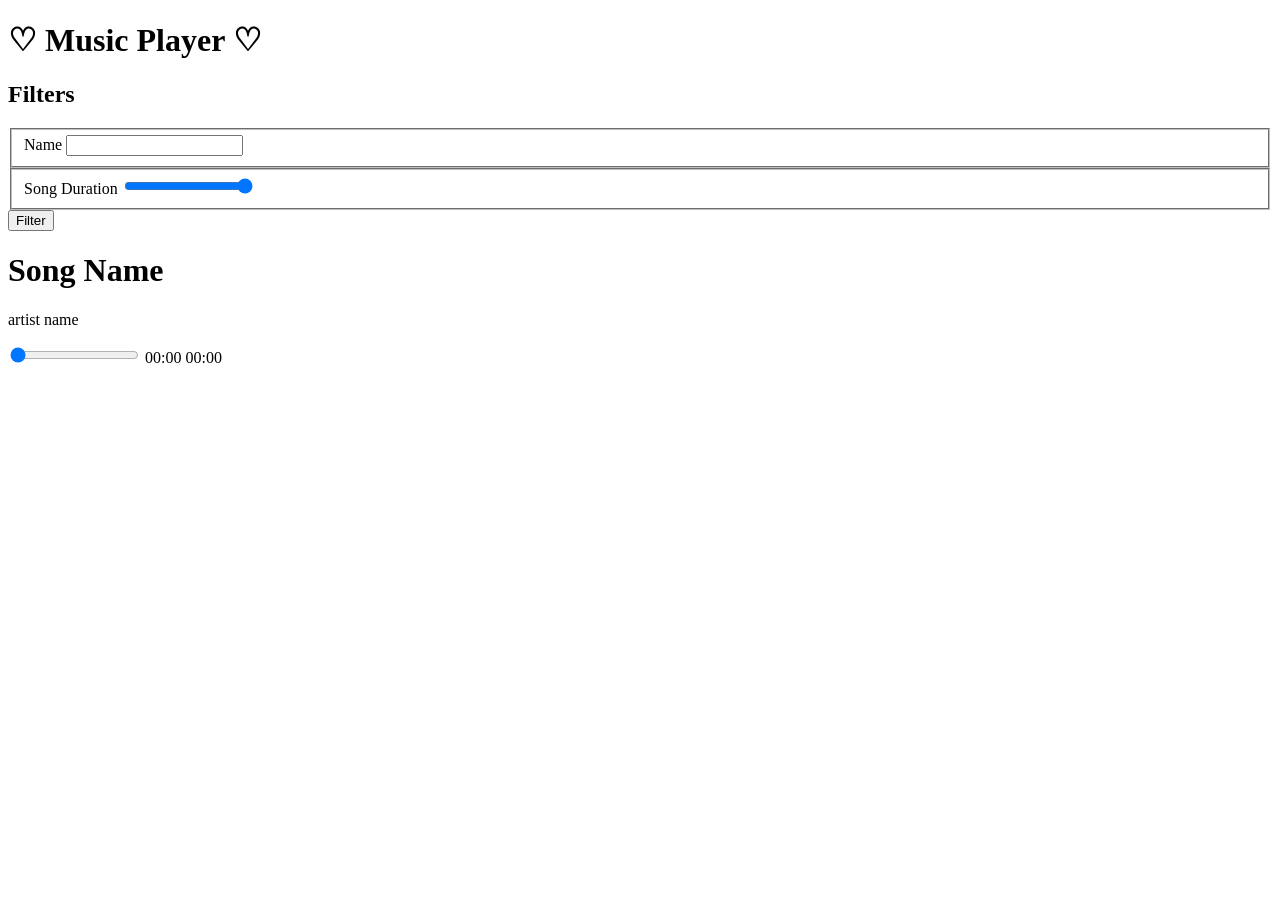
==== html.html @ b6293ff5 "Creating div for rotating disk animation for music player" ====
<!DOCTYPE html>
<html lang="en">
  <head>
    <meta charset="utf-8">
    <meta name="viewport" content="width=device-width, initial-scale=1.0">
    <title>Music Player</title>
    <meta name="author" content="Hafsa Kabeer">
    <link href="https://fonts.googleapis.com/css2?family=Codystar&display=swap" rel="stylesheet">
    <link rel="stylesheet" href="https://fonts.googleapis.com/icon?family=Material+Icons">
  </head>
  <body>
    <header class="page-header">
      <h1 class="main-title">♡ Music Player ♡ </h1>
    </header>

      <!-- Filtering songs section -->
      <form class="filters" name="trackFilter" id="trackFilter">
        <h2 class="filters-text">Filters</h2>
        <div class="filter-fields">
          <fieldset>
            <legend hidden>Display Order</legend>
            <label for="searchName">Name</label>
            <input type="search" name="searchName" id="searchName">
          </fieldset>
          <fieldset>
            <legend hidden>Maximum duration</legend>
            <label for="maxDuration">Song Duration</label>
            <input type="range" value="5" min="1" max="5" step=".1" id="maxDuration">
          </fieldset>
          <button type="submit">Filter</button>
        </div>
      </form>

    
      <section class="results">
        <div id="tracks" class="tracks"> </div>
      </section>

  <!-- Music Player -->

<audio src="" id="audio"></audio>

<div class="music-player">
  <h1 class="music-name">Song Name</h1>
  <p class="artist-name">artist name</p>
</div>

<div class="disk"></div>
  <div class="song-slider">
    <input type="range" value="0" class="seek-bar">
    <span class="current-time">00:00</span>
    <span class="song-duration">00:00</span>
  </div>


</body>
</html>
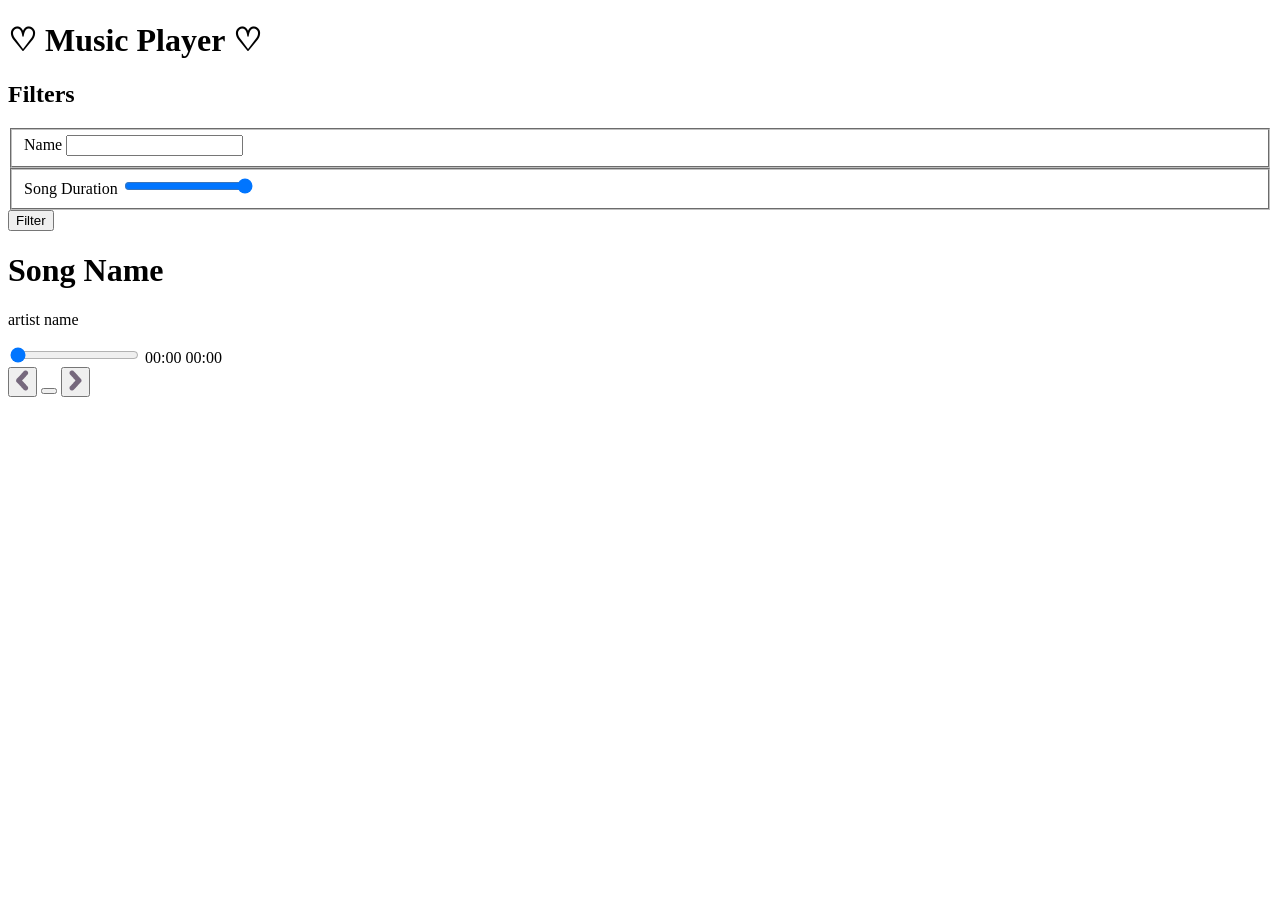
==== commit bd37a7f5: "Creating div for music player control buttons" ====
--- a/html.html
+++ b/html.html
@@ -52,6 +52,19 @@
     <span class="song-duration">00:00</span>
   </div>
 
+  <div class="controls">
+    <button class="btn backward-btn"><img src="images/pre.png" alt=""></button>
+    
+    <button class="play-btn pause">
+      <span></span>
+      <span></span>
+    </button>
+    
+    <button class="btn forward-btn"><img src="images/nxt.png" alt=""></button>
+
+
+  </div>
+</div>
 
 </body>
 </html>
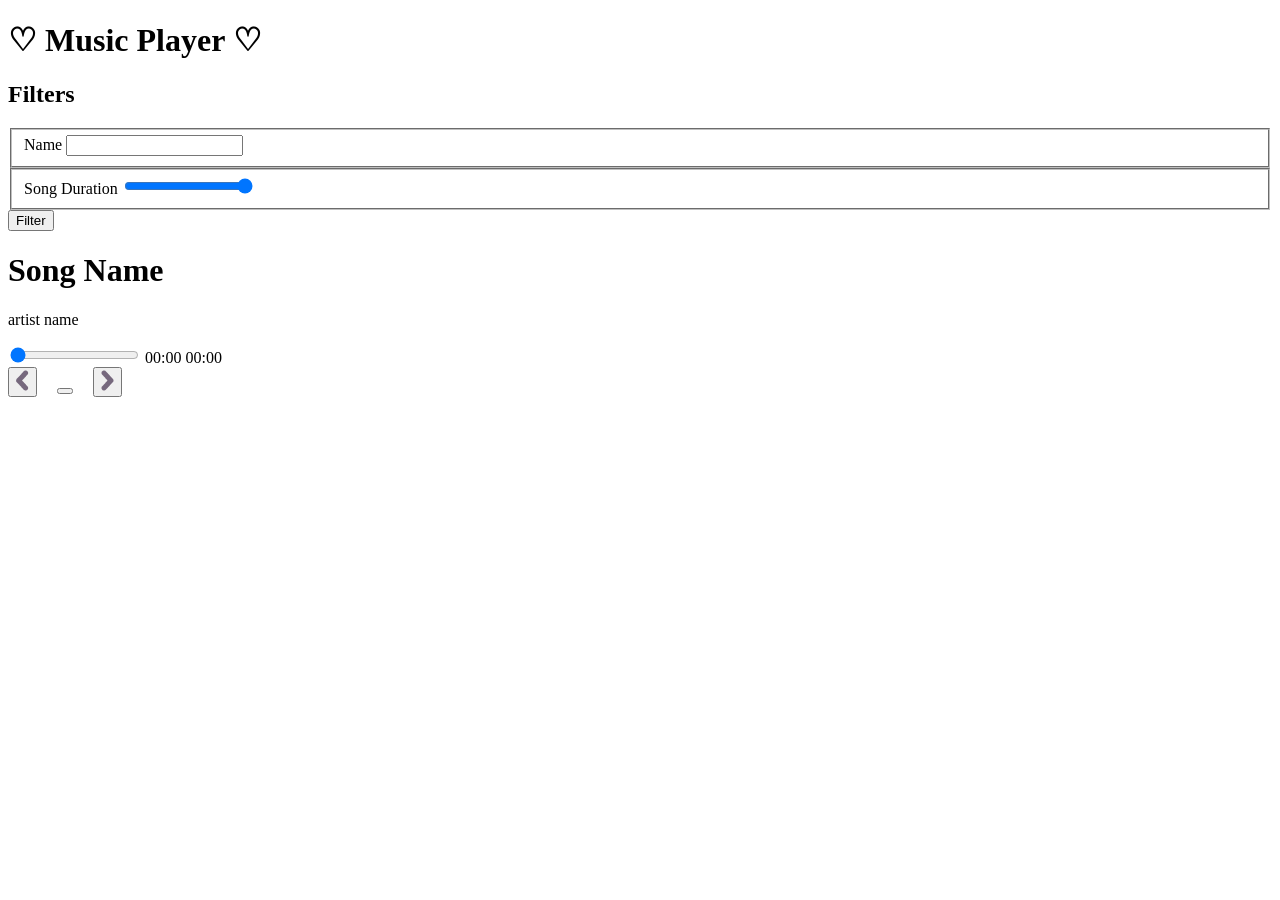
==== commit dbef42fb: "Adding space between buttons" ====
--- a/html.html
+++ b/html.html
@@ -54,12 +54,12 @@
 
   <div class="controls">
     <button class="btn backward-btn"><img src="images/pre.png" alt=""></button>
-    
+    &nbsp&nbsp&nbsp
     <button class="play-btn pause">
       <span></span>
       <span></span>
     </button>
-    
+    &nbsp&nbsp&nbsp
     <button class="btn forward-btn"><img src="images/nxt.png" alt=""></button>
 
 
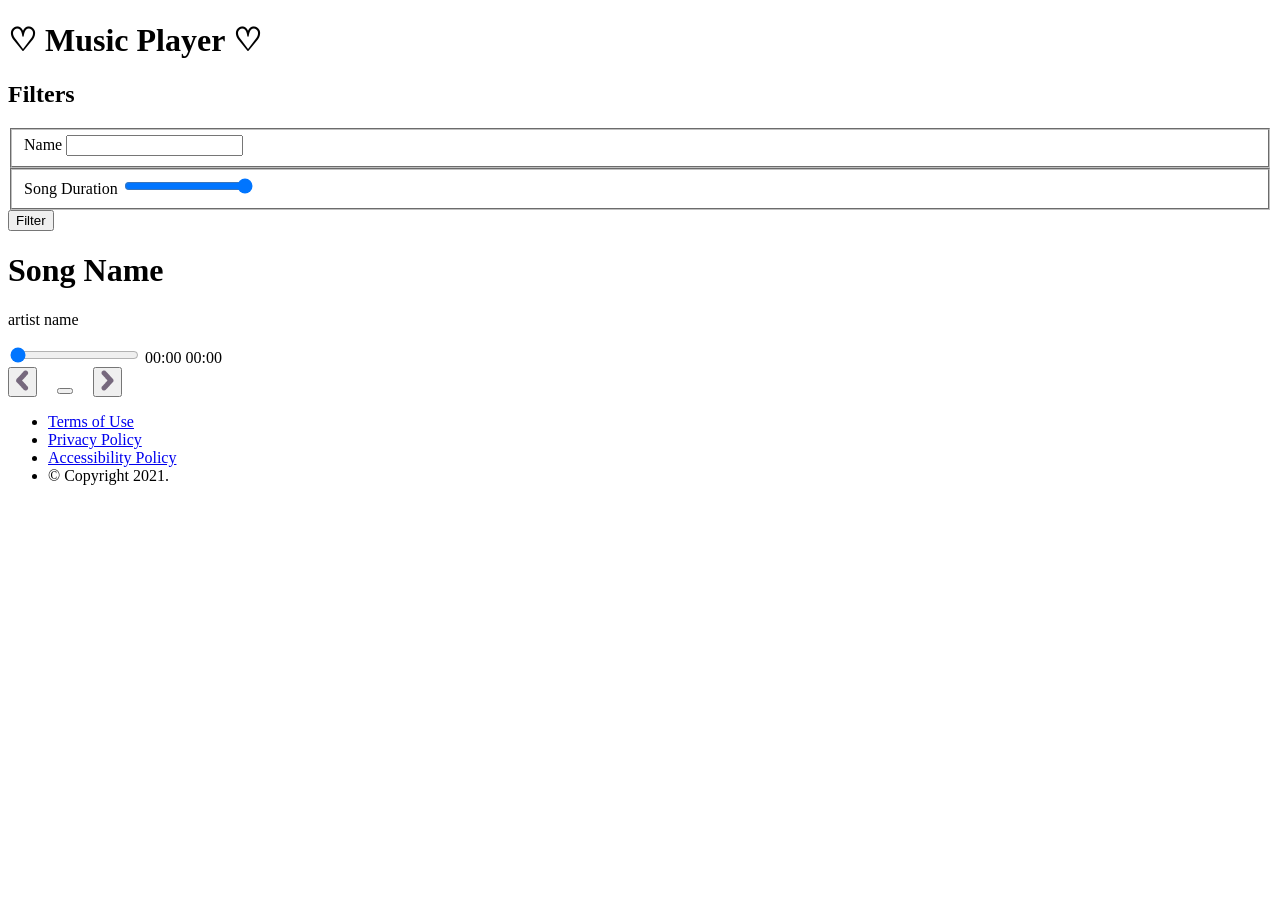
==== commit 75dfdbf7: "Creating simple footer" ====
--- a/html.html
+++ b/html.html
@@ -61,10 +61,22 @@
     </button>
     &nbsp&nbsp&nbsp
     <button class="btn forward-btn"><img src="images/nxt.png" alt=""></button>
-
-
   </div>
 </div>
+
+<!-- Footer -->
+
+<footer class="page-footer">
+  <nav aria-label="Legal">
+    <ul class="legal">
+      <li class="legalList"><a href="#">Terms of Use</a></li>
+      <li class="legalList"><a href="#">Privacy Policy</a></li>
+      <li class="legalList"><a href="#">Accessibility Policy</a></li>
+      <li class="copyRight">&copy; Copyright 2021.</li>
+    </ul>
+
+  </nav>
+</footer>
 
 </body>
 </html>
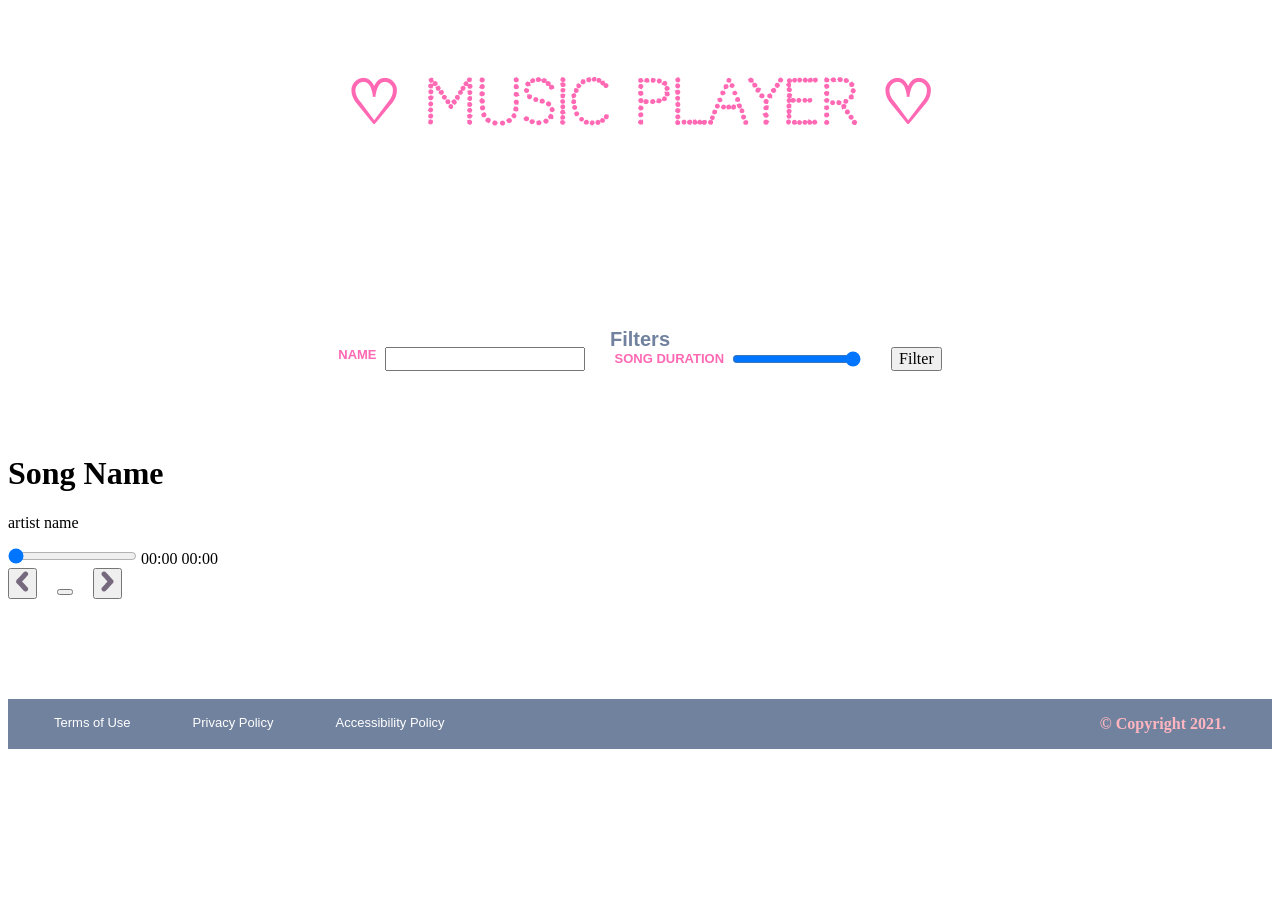
==== commit aa90c0b5: "Linking js file to html doc" ====
--- a/html.html
+++ b/html.html
@@ -7,6 +7,8 @@
     <meta name="author" content="Hafsa Kabeer">
     <link href="https://fonts.googleapis.com/css2?family=Codystar&display=swap" rel="stylesheet">
     <link rel="stylesheet" href="https://fonts.googleapis.com/icon?family=Material+Icons">
+    <link rel="stylesheet" href="css/style.css">
+    <script src="js/script.js" defer></script>
   </head>
   <body>
     <header class="page-header">
--- a/css/style.css
+++ b/css/style.css
@@ -0,0 +1,220 @@
+*, *::before, *::after {
+	box-sizing: border-box;
+}
+
+.itemTitle{
+    font-size: 20px;
+    font-weight: bold;
+    color: #7B72AB;
+    font-family: Verdana, Geneva, Tahoma, sans-serif;
+    text-transform: capitalize;
+    margin-bottom: 12px;
+    line-height: 1.3em;
+  }
+
+.itemArtist {
+  color: hotpink;
+  flex: 1;
+  padding-right: 60px;
+  margin-top: -10px;
+  font-size: 15px;
+  text-transform: lowercase;
+  font-family: -apple-system, BlinkMacSystemFont, 'Segoe UI', Roboto, Oxygen, Ubuntu, Cantarell, 'Open Sans', 'Helvetica Neue', sans-serif;
+}
+
+.tracks {
+    display: grid;
+    grid-template-columns: repeat(auto-fit, minmax(10rem, 1fr));
+    gap: 2rem;
+    width: 100%;
+    padding-left: 3%;
+    padding-right: 3%;
+    
+  }
+
+  .duration {
+    color: #7B72AB;
+    font-weight: 700;
+    font-size: 15px;
+    text-align: right;
+    opacity: 60%;
+    margin-top: 10%;
+    float: right;
+    text-shadow: 5px 6px 9px rgba(60,56,83,0.76);
+  }
+  
+  .genre {
+    margin-top: 2px;
+    color: #71829e;
+    font-weight: 700;
+    font-size: 13px;
+    opacity: 0.7;
+    text-transform: uppercase;
+  }
+
+
+  .filters{
+	text-align: center;
+}
+
+.filters-text{
+  font-size: 20px;
+  font-weight: bold;
+  color: #71829e;
+  font-family: Verdana, Geneva, Tahoma, sans-serif;
+  text-transform: capitalize;
+  margin-bottom: 12px;
+  line-height: 1.3em;
+  margin-bottom: -5px;
+  margin-top: 10%;
+}
+
+.filter-fields{
+gap: 30px;
+justify-content: center;
+}
+
+.filter-fields {
+  display: flex;
+  align-items: center;
+}
+
+footer{
+	margin-top: 100px;
+}
+
+.page-footer {
+    display: flow-root;
+    background-color: #71829e;
+    color: #fff;
+  }
+  .page-header{
+    padding: 20px;
+  }
+
+  .legal{
+    list-style-type: none;
+    font-size: 16px;
+    margin: 0;
+    padding: 0;
+    overflow: hidden;
+    background-color: #71829e;
+  }
+
+  .results{
+	margin-top: 5%;
+}
+
+@import url('https://fonts.googleapis.com/css2?family=Codystar&display=swap');
+
+.main-title{
+	text-align: center;
+	text-transform: uppercase;
+	font-family: 'Codystar',cursive; ;
+	font-size: 60px;
+	color:hotpink;
+
+}
+
+.album-cover-image {
+	max-width: 100%;
+	height: auto;
+	background: inherit;
+	box-shadow: 0px 10px 40px 0px rgba(76, 70, 124, 0.5);
+	display: grid;
+	z-index: 2;
+	border-radius: 15px;
+} 
+
+
+ul, ol, dl {
+	list-style: none;
+	margin: 0;
+	padding: 0;
+} 
+li > ul, li > ol {
+	padding-left: 2.5em;
+} 
+input, button {
+	margin: 0;
+	font: inherit;
+}
+fieldset {
+	display: flex;
+	margin: 0;
+	padding: 0;
+	border: none;
+}
+
+label{
+padding-right: 0.5rem;
+font-family: Verdana, Geneva, Tahoma, sans-serif;
+font-size: 13px;
+text-transform: uppercase;
+color: hotpink;
+font-weight: 600;
+
+}
+
+legend {
+	padding: 0;
+	border: none;
+}
+  
+  li {
+      float: left;
+    }
+  
+  li a:hover {
+      color: black;
+    }
+    
+  .legalList {
+      display: block;
+      color: white;
+      text-align: center;
+      padding: 16px;
+      text-decoration: none;
+      margin-left: 30px;
+      font-family: Verdana, Geneva, Tahoma, sans-serif;
+      font-size: 13px;
+    }
+  
+    a {
+      color: white;
+      text-decoration: none;
+    }
+  
+  .copyRight {
+      display: block;
+      padding: 16px;
+      color: lightpink;
+      font-weight: 600;
+      text-decoration: none;
+      float: right;
+      margin-right: 30px;
+  
+    }
+  
+  fieldset.fieldset {
+      display: block;
+      margin-inline-start: 0.125em;
+      margin-inline-end: 0.125em;
+      padding-block-start: 0.35em;
+      padding-inline-start: 0.75em;
+      padding-inline-end: 0.75em;
+      padding-block-end: 0.625em;
+      min-inline-size: min-content;
+      border-width: 0.125em;
+      border-style: groove;
+      border-image: initial;
+  }
+  legend.legend {
+      display: block;
+      padding-inline-start: 0.125em;
+      padding-inline-end: 0.125em;
+      border-width: initial;
+      border-style: none;
+      border-color: initial;
+      border-image: initial;
+  } 
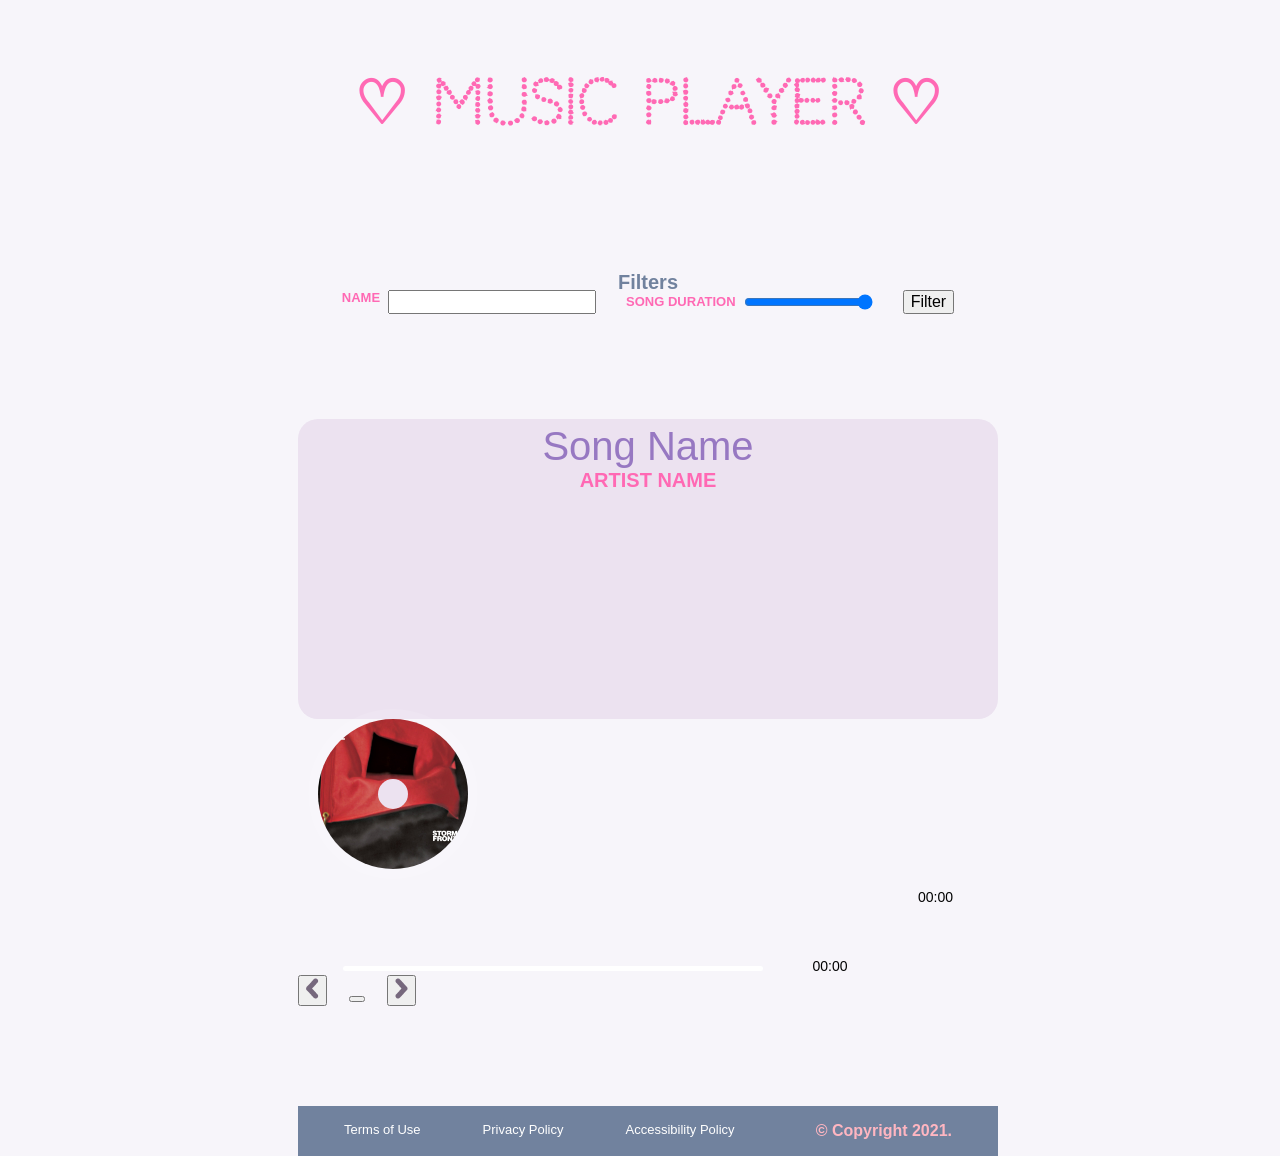
==== commit 9f7e330e: "Linking music player css and js file to html main doc" ====
--- a/html.html
+++ b/html.html
@@ -8,6 +8,8 @@
     <link href="https://fonts.googleapis.com/css2?family=Codystar&display=swap" rel="stylesheet">
     <link rel="stylesheet" href="https://fonts.googleapis.com/icon?family=Material+Icons">
     <link rel="stylesheet" href="css/style.css">
+    <link rel="stylesheet" href="css/musicplayer.css">
+    <script src="js/musicplayer.js" defer></script>
     <script src="js/script.js" defer></script>
   </head>
   <body>
--- a/css/musicplayer.css
+++ b/css/musicplayer.css
@@ -0,0 +1,120 @@
+body{
+    width: 100%;
+    height: 100vh;
+    display: grid;
+    justify-content: center;
+    align-items: center;
+    background: #F7F5FA;
+    font-family: -apple-system, BlinkMacSystemFont, 'Segoe UI', Roboto, Oxygen, Ubuntu, Cantarell, 'Open Sans', 'Helvetica Neue', sans-serif;
+}
+
+.music-player{
+    width: 700px;
+    align-self: center;
+    margin:auto;
+    height: 300px;
+    border-radius: 20px;
+    margin-top: 10%;
+    background: #ECE2F0;
+    box-shadow: 0 40px 100px rgba(255, 255, 255, 0.1);
+    padding: 30px;
+    overflow: hidden;
+    color: #000;
+}
+
+.music-name,
+.artist-name{
+    text-align: center;
+    text-transform: capitalize;
+    margin-bottom: -1%;
+    
+}
+
+.music-name{
+    font-size: 40px;
+    font-weight: 500;
+    margin-bottom: 10px;
+    margin-top: -25px;
+    color: #9778C2;
+}
+
+.artist-name{
+    font-size: 20px;
+    text-transform: uppercase;
+    margin-top: -10px;
+    color: hotpink;
+    font-weight: 700;
+}
+
+.disk{
+    position: relative;
+    display: block;
+    width: 150px;
+    height: 150px;
+    border-radius: 50%;
+    float: left;
+    margin-left: 20px;
+    margin-bottom: 20px;
+    background-image: url('../images/1111.jpg');
+    background-size: cover;
+    box-shadow: 0 0 0 10px rgba(255, 255, 255, 0.10);
+    animation: rotate 20s linear infinite;
+    animation-play-state: paused;
+}
+
+.disk.play{
+    animation-play-state: running;
+}
+
+.disk::before{
+    content:'';
+    position: absolute;
+    top:50%;
+    bottom: 50%;
+    transform: translate(-50%, -50%);
+    width: 30px;
+    height: 30px;
+    border-radius: 50%;
+    background: #ECE2F0;
+    margin-left: 75px;
+}
+
+.song-slider{
+    width: 100%;
+    position: relative;
+    
+
+}
+
+.seek-bar{
+    -webkit-appearance: none;
+    width: 60%;
+    height: 5px;
+    border-radius: 10px;
+    background: white;
+    cursor: pointer;
+    overflow: hidden;
+    margin-left: 45px;
+    margin-top: 11%;
+}
+
+.seek-bar::-webkit-slider-thumb{
+    -webkit-appearance: none;
+    width: 1px;
+    height: 20px;
+    box-shadow: -400px 0 0 400px hotpink;
+
+}
+
+.current-time{
+    font-size: 14px;
+    margin-left: 45px;
+}
+
+.song-duration{
+    font-size: 14px;
+    position: absolute;
+    right: 0;
+    margin-right: 45px;
+}
+
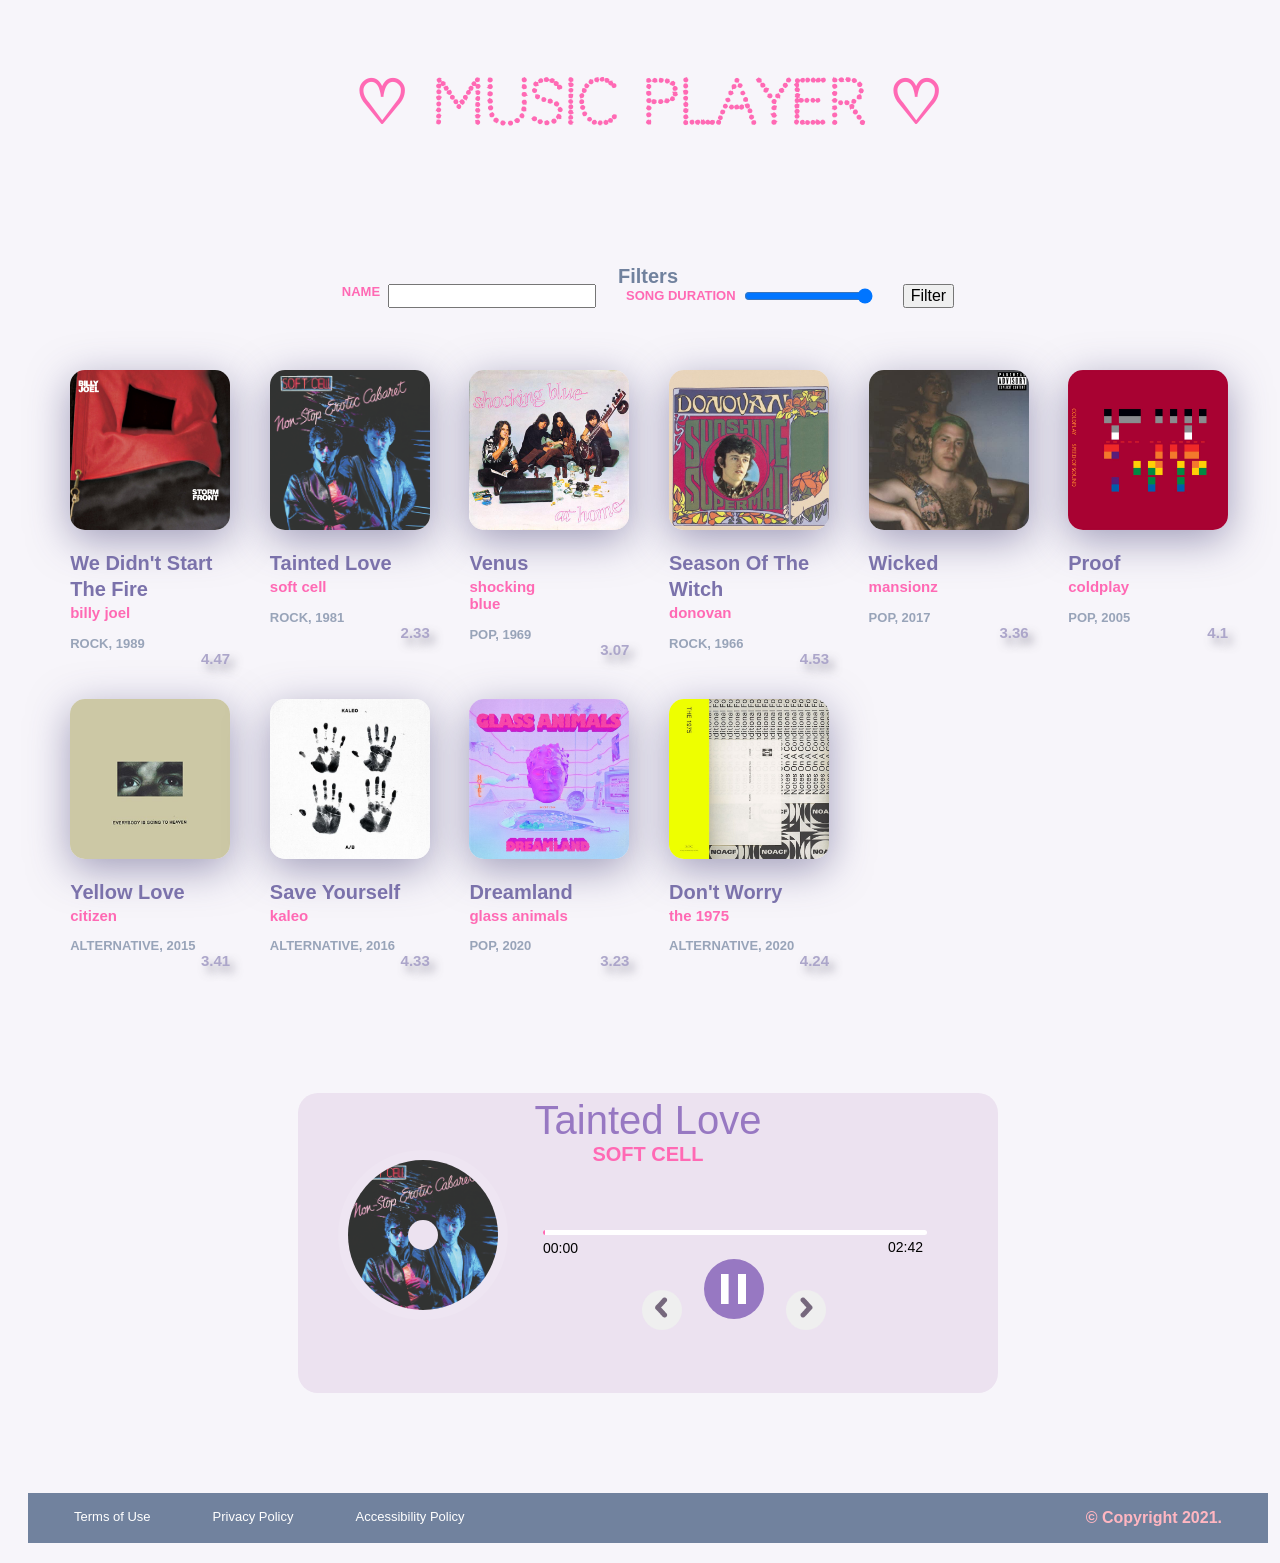
==== commit aa6bf485: "Removing excess code from script.js and checking over all other files for minor errors" ====
--- a/html.html
+++ b/html.html
@@ -9,15 +9,15 @@
     <link rel="stylesheet" href="https://fonts.googleapis.com/icon?family=Material+Icons">
     <link rel="stylesheet" href="css/style.css">
     <link rel="stylesheet" href="css/musicplayer.css">
+    <script src="js/script.js" defer></script>
     <script src="js/musicplayer.js" defer></script>
-    <script src="js/script.js" defer></script>
+    
   </head>
   <body>
     <header class="page-header">
       <h1 class="main-title">♡ Music Player ♡ </h1>
-    </header>
 
-      <!-- Filtering songs section -->
+      <!-- Filtering product form -->
       <form class="filters" name="trackFilter" id="trackFilter">
         <h2 class="filters-text">Filters</h2>
         <div class="filter-fields">
@@ -35,21 +35,19 @@
         </div>
       </form>
 
-    
       <section class="results">
         <div id="tracks" class="tracks"> </div>
       </section>
-
-  <!-- Music Player -->
+      
+<!-- Music Player -->
 
 <audio src="" id="audio"></audio>
 
 <div class="music-player">
   <h1 class="music-name">Song Name</h1>
   <p class="artist-name">artist name</p>
-</div>
 
-<div class="disk"></div>
+  <div class="disk"></div>
   <div class="song-slider">
     <input type="range" value="0" class="seek-bar">
     <span class="current-time">00:00</span>
@@ -65,24 +63,30 @@
     </button>
     &nbsp&nbsp&nbsp
     <button class="btn forward-btn"><img src="images/nxt.png" alt=""></button>
+
+
   </div>
+
+
 </div>
+
 
 <!-- Footer -->
 
-<footer class="page-footer">
-  <nav aria-label="Legal">
-    <ul class="legal">
-      <li class="legalList"><a href="#">Terms of Use</a></li>
-      <li class="legalList"><a href="#">Privacy Policy</a></li>
-      <li class="legalList"><a href="#">Accessibility Policy</a></li>
-      <li class="copyRight">&copy; Copyright 2021.</li>
-    </ul>
+    <footer class="page-footer">
+      <nav aria-label="Legal">
+        <ul class="legal">
+          <li class="legalList"><a href="#">Terms of Use</a></li>
+          <li class="legalList"><a href="#">Privacy Policy</a></li>
+          <li class="legalList"><a href="#">Accessibility Policy</a></li>
+          <li class="copyRight">&copy; Copyright 2021.</li>
+        </ul>
 
-  </nav>
-</footer>
+      </nav>
+    </footer>
 
-</body>
+    
+  </body>
 </html>
 
           
--- a/css/style.css
+++ b/css/style.css
@@ -2,106 +2,7 @@
 	box-sizing: border-box;
 }
 
-.itemTitle{
-    font-size: 20px;
-    font-weight: bold;
-    color: #7B72AB;
-    font-family: Verdana, Geneva, Tahoma, sans-serif;
-    text-transform: capitalize;
-    margin-bottom: 12px;
-    line-height: 1.3em;
-  }
-
-.itemArtist {
-  color: hotpink;
-  flex: 1;
-  padding-right: 60px;
-  margin-top: -10px;
-  font-size: 15px;
-  text-transform: lowercase;
-  font-family: -apple-system, BlinkMacSystemFont, 'Segoe UI', Roboto, Oxygen, Ubuntu, Cantarell, 'Open Sans', 'Helvetica Neue', sans-serif;
-}
-
-.tracks {
-    display: grid;
-    grid-template-columns: repeat(auto-fit, minmax(10rem, 1fr));
-    gap: 2rem;
-    width: 100%;
-    padding-left: 3%;
-    padding-right: 3%;
-    
-  }
-
-  .duration {
-    color: #7B72AB;
-    font-weight: 700;
-    font-size: 15px;
-    text-align: right;
-    opacity: 60%;
-    margin-top: 10%;
-    float: right;
-    text-shadow: 5px 6px 9px rgba(60,56,83,0.76);
-  }
-  
-  .genre {
-    margin-top: 2px;
-    color: #71829e;
-    font-weight: 700;
-    font-size: 13px;
-    opacity: 0.7;
-    text-transform: uppercase;
-  }
-
-
-  .filters{
-	text-align: center;
-}
-
-.filters-text{
-  font-size: 20px;
-  font-weight: bold;
-  color: #71829e;
-  font-family: Verdana, Geneva, Tahoma, sans-serif;
-  text-transform: capitalize;
-  margin-bottom: 12px;
-  line-height: 1.3em;
-  margin-bottom: -5px;
-  margin-top: 10%;
-}
-
-.filter-fields{
-gap: 30px;
-justify-content: center;
-}
-
-.filter-fields {
-  display: flex;
-  align-items: center;
-}
-
-footer{
-	margin-top: 100px;
-}
-
-.page-footer {
-    display: flow-root;
-    background-color: #71829e;
-    color: #fff;
-  }
-  .page-header{
-    padding: 20px;
-  }
-
-  .legal{
-    list-style-type: none;
-    font-size: 16px;
-    margin: 0;
-    padding: 0;
-    overflow: hidden;
-    background-color: #71829e;
-  }
-
-  .results{
+.results{
 	margin-top: 5%;
 }
 
@@ -160,61 +61,162 @@
 	padding: 0;
 	border: none;
 }
+
+.legal{
+  list-style-type: none;
+  font-size: 16px;
+  margin: 0;
+  padding: 0;
+  overflow: hidden;
+  background-color: #71829e;
+}
+
+li {
+	float: left;
+  }
+
+li a:hover {
+	color: black;
+  }
   
-  li {
-      float: left;
-    }
+.legalList {
+	display: block;
+	color: white;
+	text-align: center;
+	padding: 16px;
+	text-decoration: none;
+	margin-left: 30px;
+	font-family: Verdana, Geneva, Tahoma, sans-serif;
+	font-size: 13px;
+  }
+
+  a {
+	color: white;
+	text-decoration: none;
+  }
+
+.copyRight {
+	display: block;
+	padding: 16px;
+	color: lightpink;
+	font-weight: 600;
+	text-decoration: none;
+	float: right;
+	margin-right: 30px;
+
+  }
+
+fieldset.fieldset {
+	display: block;
+	margin-inline-start: 0.125em;
+	margin-inline-end: 0.125em;
+	padding-block-start: 0.35em;
+	padding-inline-start: 0.75em;
+	padding-inline-end: 0.75em;
+	padding-block-end: 0.625em;
+	min-inline-size: min-content;
+	border-width: 0.125em;
+	border-style: groove;
+	border-image: initial;
+}
+legend.legend {
+	display: block;
+	padding-inline-start: 0.125em;
+	padding-inline-end: 0.125em;
+	border-width: initial;
+	border-style: none;
+	border-color: initial;
+	border-image: initial;
+}
+
+footer{
+	margin-top: 100px;
+}
+
+.filters{
+	text-align: center;
+}
+
+.filters-text{
+  font-size: 20px;
+  font-weight: bold;
+  color: #71829e;
+  font-family: Verdana, Geneva, Tahoma, sans-serif;
+  text-transform: capitalize;
+  margin-bottom: 12px;
+  line-height: 1.3em;
+  margin-bottom: -5px;
+  margin-top: 10%;
+}
+
+.filter-fields{
+gap: 30px;
+justify-content: center;
+}
+
+.page-footer {
+  display: flow-root;
+  background-color: #71829e;
+  color: #fff;
+}
+.page-header{
+  padding: 20px;
+}
+
+.filter-fields {
+  display: flex;
+  align-items: center;
+}
+
+.tracks {
+  display: grid;
+  grid-template-columns: repeat(auto-fit, minmax(10rem, 1fr));
+  gap: 2rem;
+  width: 100%;
+  padding-left: 3%;
+  padding-right: 3%;
   
-  li a:hover {
-      color: black;
-    }
-    
-  .legalList {
-      display: block;
-      color: white;
-      text-align: center;
-      padding: 16px;
-      text-decoration: none;
-      margin-left: 30px;
-      font-family: Verdana, Geneva, Tahoma, sans-serif;
-      font-size: 13px;
-    }
-  
-    a {
-      color: white;
-      text-decoration: none;
-    }
-  
-  .copyRight {
-      display: block;
-      padding: 16px;
-      color: lightpink;
-      font-weight: 600;
-      text-decoration: none;
-      float: right;
-      margin-right: 30px;
-  
-    }
-  
-  fieldset.fieldset {
-      display: block;
-      margin-inline-start: 0.125em;
-      margin-inline-end: 0.125em;
-      padding-block-start: 0.35em;
-      padding-inline-start: 0.75em;
-      padding-inline-end: 0.75em;
-      padding-block-end: 0.625em;
-      min-inline-size: min-content;
-      border-width: 0.125em;
-      border-style: groove;
-      border-image: initial;
-  }
-  legend.legend {
-      display: block;
-      padding-inline-start: 0.125em;
-      padding-inline-end: 0.125em;
-      border-width: initial;
-      border-style: none;
-      border-color: initial;
-      border-image: initial;
-  } 
+}
+
+.duration {
+  color: #7B72AB;
+  font-weight: 700;
+  font-size: 15px;
+  text-align: right;
+  opacity: 60%;
+  margin-top: 10%;
+  float: right;
+  text-shadow: 5px 6px 9px rgba(60,56,83,0.76);
+}
+
+.genre {
+  margin-top: 2px;
+  color: #71829e;
+  font-weight: 700;
+  font-size: 13px;
+  opacity: 0.7;
+  text-transform: uppercase;
+}
+
+
+.itemArtist {
+  color: hotpink;
+  flex: 1;
+  padding-right: 60px;
+  margin-top: -10px;
+  font-size: 15px;
+  text-transform: lowercase;
+  font-family: -apple-system, BlinkMacSystemFont, 'Segoe UI', Roboto, Oxygen, Ubuntu, Cantarell, 'Open Sans', 'Helvetica Neue', sans-serif;
+}
+
+
+.itemTitle{
+  font-size: 20px;
+  font-weight: bold;
+  color: #7B72AB;
+  font-family: Verdana, Geneva, Tahoma, sans-serif;
+  text-transform: capitalize;
+  margin-bottom: 12px;
+  line-height: 1.3em;
+}
+
--- a/css/musicplayer.css
+++ b/css/musicplayer.css
@@ -118,3 +118,93 @@
     margin-right: 45px;
 }
 
+.controls{
+    width: 40%;
+    justify-content: space-between;
+    align-items: center;
+    margin-left: 49%;
+    padding-bottom: 30px;
+    margin-top: 2px;
+    
+}
+
+.play-btn {
+    position: relative;
+    width: 60px;
+    height: 60px;
+    border-radius: 50%;
+    background: #9778C2;
+    cursor: pointer;
+    border:none;
+    padding-top: 6%;
+    
+}
+
+.play-btn span{
+    position: absolute;
+    top:50%;
+    bottom: 25%;
+    left: 1%;
+    margin-left: 27%;
+    transform: translateY(-50%);
+    width: 8px;
+    height: 30px;
+    background: #ffffff;
+    transition: 0.5s;
+    clip-path: polygon(0 0, 100% 0, 100% 100%, 0% 100%);
+
+}
+
+.play-btn span:nth-child(2){
+    left: 30%;
+    transform-origin: center;
+}
+
+.play-btn.pause span:nth-child(2){
+    transform: translateY(-50%) scaleY(0);
+}
+
+.play-btn.pause span:nth-child(1){
+    width: 35%;
+    height: 53%;
+    transform: translate(70%, -50%);
+    border-radius: 0;
+    clip-path: polygon(0 0, 100% 50%, 100% 50%, 0% 100%);
+    margin-left: 10%;
+}
+
+.play-btn.play{
+    animation: pulse 2s linear infinite;
+}
+
+@keyframes pulse{
+    0%{
+        box-shadow: 0;
+    }
+    50%{
+        box-shadow: 0 0 0 5px rgba(255, 255, 255, 0.1)
+    }
+    100%{
+        box-shadow: 0 0 0 5px rgba(255, 255, 255, 0.4);
+    }
+}
+
+.btn{
+    width: 40px;
+    height: 40px;
+    border-radius: 50%;
+    justify-content: center;
+    align-items: center;
+    border: none;
+    cursor: pointer;
+    
+}
+
+@keyframes rotate{
+    0%{
+        transform:rotate(0)
+    }
+    100%{
+        transform: rotate(360deg);
+    }
+}
